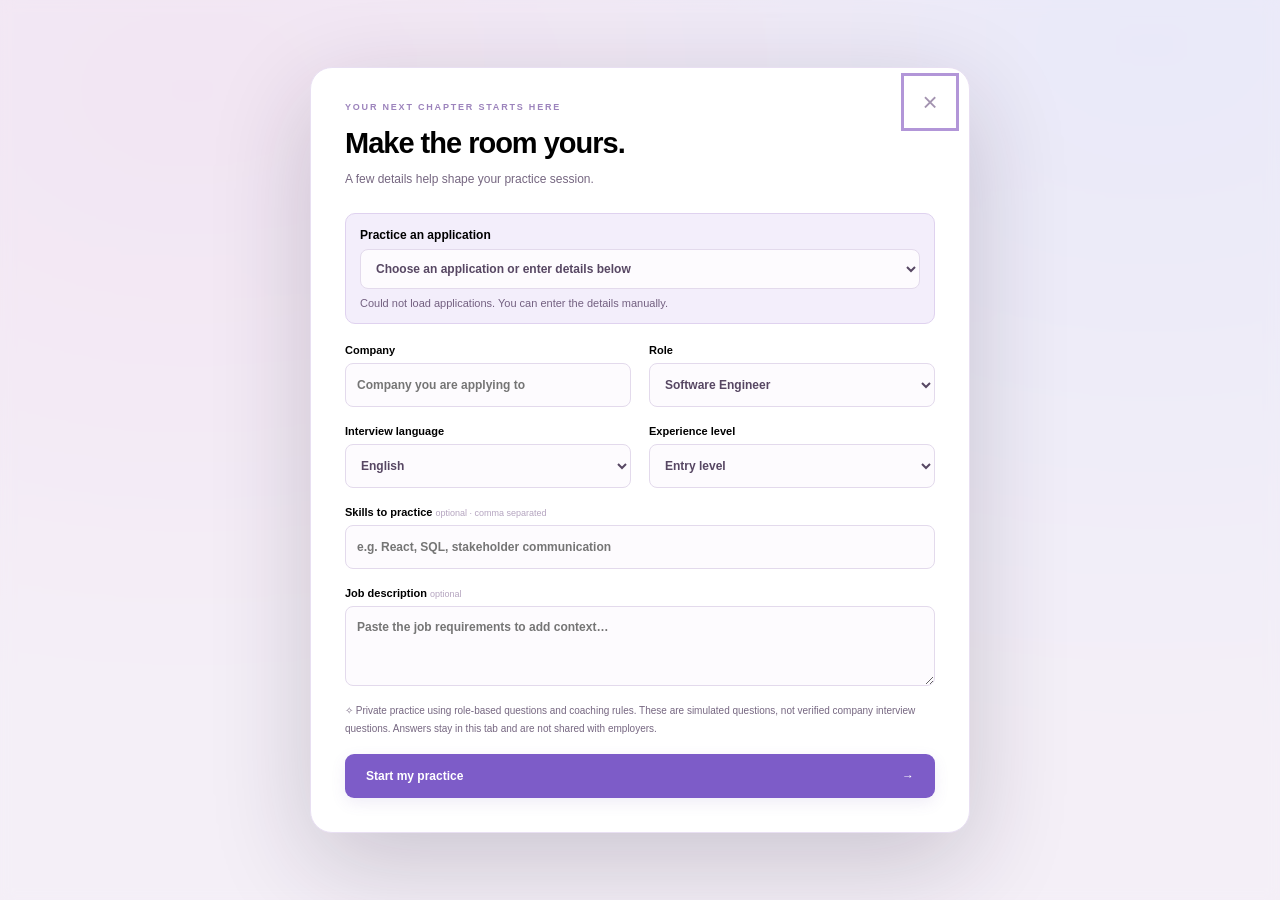
==== src/static/interview-room/index.html @ 6019dece "interview buddy" ====
<!doctype html><html lang="en"><head><meta charset="utf-8"><meta name="viewport" content="width=device-width,initial-scale=1"><title>Interview Studio · CareerLens AI</title><link rel="stylesheet" href="style.css?v=20261023-5"></head><body class="embedded">



<dialog id="setup"><form id="setupForm"><button type="button" class="close" id="closeSetup" aria-label="Close">×</button><div class="eyebrow">YOUR NEXT CHAPTER STARTS HERE</div><h2>Make the room yours.</h2><p class="muted">A few details help shape your practice session.</p><label class="application-picker">Practice an application<select id="application"><option value="">Choose an application or enter details below</option></select><small id="applicationStatus" role="status">Loading your applications…</small></label><div class="form-grid"><label>Company<input id="company" placeholder="Company you are applying to" required maxlength="90"></label><label>Role<select id="role"><option>Software Engineer</option><option>Marketing Executive</option><option>Data Analyst</option><option>Product Manager</option><option>Customer Service Specialist</option><option>Other / Custom role</option></select></label><label id="customWrap" hidden>Your role<input id="customRole" maxlength="90" placeholder="Enter job title"></label><label>Interview language<select id="interviewLanguage"><option value="en">English</option><option value="zh">中文</option></select></label><label>Experience level<select id="level"><option>Entry level</option><option>Mid level</option><option>Senior level</option></select></label><label class="full">Skills to practice <small>optional · comma separated</small><input id="skills" placeholder="e.g. React, SQL, stakeholder communication" maxlength="250"></label><label class="full">Job description <small>optional</small><textarea id="jd" placeholder="Paste the job requirements to add context…" maxlength="6000"></textarea></label></div><p class="notice">✧ Private practice using role-based questions and coaching rules. These are simulated questions, not verified company interview questions. Answers stay in this tab and are not shared with employers.</p><button class="primary wide">Start my practice <span>→</span></button></form></dialog>
<section id="studio" hidden><div class="studio-bar"><button id="exit" class="quiet">← Leave room</button><div><strong>Interview Studio</strong><small id="context"></small></div><span class="session-status"><i class="dot"></i> PRACTICE SESSION</span></div><div class="progress-card"><div><span id="counter"></span><strong id="percent"></strong></div><div class="track"><i id="progress"></i></div><div id="questionList"></div></div><div class="studio-layout"><div><div class="room"><img src="assets/interview.png" alt="Your interview panel"><div class="room-top"><span>YOUR INTERVIEW PANEL</span><button id="speak" class="glass" title="Listen to the interview question">♪ Read question</button></div><div class="question-overlay"><span id="qtype"></span><h2 id="question"></h2></div></div><div class="answer-card" id="answerPanel"><div class="answer-heading"><label for="answer" id="answerLabel">Your answer</label><span id="wordCount">0 words</span></div><textarea id="answer" placeholder="Take a breath. Answer as you would in the interview…" maxlength="6000"></textarea><div class="answer-actions"><button id="mic" class="quiet">♩ Voice input</button><span id="micStatus"></span><button id="submitAnswer" class="primary">Get feedback <span>→</span></button></div></div></div><aside><div class="coach-card" id="feedbackPanel" tabindex="-1"><div class="coach-heading"><span>✦</span><div><strong>Your coaching space</strong><small>Honest answers. Thoughtful growth.</small></div></div><div id="feedback" aria-live="polite"></div></div><p class="privacy">Responses stay in this browser tab. No answers are uploaded. Voice input, if supported, uses your browser’s speech service.</p></aside></div></section>
<dialog id="summary"><button class="close" id="closeSummary" aria-label="Close">×</button><div class="eyebrow">ONE STEP MORE READY</div><h2>You showed up. You grew.</h2><p class="muted" id="summaryContext"></p><div class="metrics"><div><strong id="answeredMetric"></strong><small>Questions practiced</small></div><div><strong id="retriesMetric"></strong><small>Answers refined</small></div></div><div id="summaryList"></div><div class="summary-actions"><button class="secondary" id="download">Download session notes ↓</button><button class="primary" id="restart">Practice again ↗</button></div></dialog><div id="toast" hidden role="status"></div><script src="app.js?v=20261023-5"></script></body></html>
---- src/static/interview-room/style.css ----
500;600;700&family='Segoe UI',sans-serif:wght@400;500;600;700;800&display=swap');
:root{--ink:#28283f;--muted:#91889f;--purple:#7c5bc9;--line:#eae5ef}*{box-sizing:border-box}body{margin:0;background:#faf9fc;color:var(--ink);font:14px 'DM Sans',sans-serif}button,input,textarea,select{font:inherit}button{cursor:pointer;border:0}a{color:inherit;text-decoration:none}button:focus-visible,a:focus-visible{outline:3px solid #b296d8;outline-offset:4px}[hidden]{display:none!important}p,h1,h2,h3{margin:0}p{line-height:1.8}header{height:90px;background:#fff;display:flex;align-items:center;justify-content:space-between;padding:0 4.5%;border-bottom:1px solid var(--line)}.brand{display:flex;align-items:center;gap:12px;font:800 19px 'Segoe UI',sans-serif,sans-serif}.brand i{font-style:normal;color:#956dc7;font-size:32px;background:#eee3fc;border:1px solid #cbb5e9;border-radius:13px;width:43px;height:45px;text-align:center;box-shadow:0 4px 10px #cab8e944}.brand small{display:block;font:500 10px 'DM Sans';color:#a299ad;margin-top:4px;letter-spacing:.7px}nav{display:flex;gap:8px;font-size:12px;font-weight:600;color:#7c778c}nav a{padding:12px 17px}nav .active{background:#f0eaf9;color:#8966bd;border-radius:10px}.account{display:flex;gap:10px;align-items:center;font-size:11px}.account b{display:grid;place-items:center;background:#e5d7f3;color:#9471ad;width:32px;height:32px;border-radius:50%}.quiet{background:transparent;color:#8c7f9b;padding:9px}main{max-width:1320px;margin:auto;padding:0 50px}.breadcrumb{font-size:10px;color:#a69aad;padding:29px 0 36px}.breadcrumb span{margin:0 11px;color:#c4bacc}.hero{display:grid;grid-template-columns:1fr 1fr;gap:55px;align-items:center;min-height:465px}.eyebrow{font-size:9px;letter-spacing:1.8px;color:#9c83bc;font-weight:700}h1{font:800 clamp(36px,4vw,56px)/1.18 'Segoe UI',sans-serif;letter-spacing:-2.3px;margin:24px 0 21px}h1 em{font-style:normal;color:#9a79ca}.hero-copy>p{font-size:14px;color:#93899f;max-width:420px}.hero-actions{display:flex;gap:18px;align-items:center;margin:29px 0}.primary{background:#7d5cc8;color:white;padding:15px 21px;border-radius:9px;font-size:12px;font-weight:600;display:inline-flex;align-items:center;justify-content:space-between;gap:22px;box-shadow:0 5px 15px #6f4db41a;transition:.2s}.primary:hover{background:#6946b5;transform:translateY(-1px)}.hero-actions>span{color:#a397ae;font-size:10px}.secondary{border:1px solid #dfd6e9;background:white;color:#8a719f;padding:12px 18px;border-radius:8px;font-size:11px;font-weight:600}.proof{display:flex;gap:12px;align-items:center;font-size:10px;color:#a799af}.proof>div{display:flex;padding-left:5px}.proof i{display:grid;place-items:center;background:#dfcde4;width:28px;height:28px;border:2px solid white;border-radius:50%;font-style:normal;margin-left:-5px;color:#8e7197}.proof i:nth-child(2){background:#d2e4da}.proof i:nth-child(3){background:#eddbc7}.proof strong{font-weight:500;color:#85778f}.hero-photo{position:relative;height:442px;background:#dbccbb;border-radius:23px;margin-bottom:15px;box-shadow:0 20px 40px #4d315811}.hero-photo>img{height:100%;width:100%;object-fit:cover;border-radius:23px}.hero-photo:after{content:'';position:absolute;inset:0;background:linear-gradient(transparent 40%,#211a298c);border-radius:23px}.photo-tag{position:absolute;z-index:1;left:20px;top:20px;background:#ffffffe3;padding:10px 12px;border-radius:18px;font-size:8px;letter-spacing:1.3px;display:flex;align-items:center;gap:6px}.dot{display:inline-block;width:6px;height:6px;background:#69b18d;border-radius:50%}.photo-caption{position:absolute;z-index:1;bottom:32px;left:28px;right:28px;color:white}.photo-caption>span{font-size:44px;line-height:.7;color:#dec9ef}.photo-caption p{font:600 27px/1.35 'Segoe UI',sans-serif;letter-spacing:-.7px}.photo-caption small{font-size:9px;color:#e9deef;display:block;margin-top:17px}.photo-caption b{float:right;font-size:20px}.floating-note{position:absolute;z-index:2;bottom:-20px;right:20px;display:flex;gap:12px;align-items:center;background:white;border:1px solid var(--line);border-radius:12px;padding:14px 18px;font-size:11px;font-weight:600;box-shadow:0 8px 25px #36203f0d}.floating-note>span{font-size:23px;color:#a389c2;background:#f4effa;padding:7px 11px;border-radius:10px}.floating-note small{display:block;font-size:9px;font-weight:400;color:#ab9bb4;margin-top:5px}.steps{margin-top:72px}.section-heading{display:flex;justify-content:space-between;align-items:end;margin-bottom:24px}.section-heading h2{font:700 25px 'Segoe UI',sans-serif;letter-spacing:-.8px;margin-top:10px}.section-heading>p{font-size:11px;color:#ac9db6}.cards{display:grid;grid-template-columns:repeat(3,1fr);gap:19px}.cards article{background:white;border:1px solid var(--line);border-radius:15px;padding:24px;position:relative}.step-icon{display:grid;place-items:center;width:39px;height:39px;border-radius:10px;background:#f0e9fa;color:#a081c5;font-size:23px}.mint{background:#eaf4ee!important;color:#8aac99!important}.peach{background:#fcf0e6!important;color:#c4a186!important}.cards article>small{position:absolute;right:25px;top:29px;font-size:10px;color:#c2b6cd}.cards h3{font:700 15px 'Segoe UI',sans-serif;letter-spacing:-.3px;margin-top:19px}.cards p{font-size:11px;color:#a092ac;line-height:1.85;margin-top:9px}.cards label{display:inline-block;font-size:8px;background:#f7f3fc;color:#a68ac1;border-radius:5px;padding:5px 8px;margin-top:17px}.banner{background:linear-gradient(110deg,#f0eaf9,#f4eef8 65%,#eff4f0);border:1px solid #e9e0f1;border-radius:14px;margin:30px 0;display:flex;align-items:center;gap:20px;padding:26px}.banner>span{color:#ac90c7;font-size:30px}.banner h3{font:700 15px 'Segoe UI',sans-serif}.banner p{font-size:11px;color:#aa9ab5;margin-top:5px}.banner button{margin-left:auto}footer{font-size:9px;color:#b1a3ba;padding-bottom:25px}footer span{float:right}#buddy{position:fixed;right:23px;bottom:20px;z-index:10;width:120px;height:155px;background:transparent;padding:0;touch-action:none;user-select:none;filter:drop-shadow(0 5px 7px #51315e22)}#buddy>img{height:133px;width:112px;object-fit:contain;pointer-events:none}.buddy-tip{position:absolute;white-space:nowrap;background:white;right:80px;top:4px;font-size:10px;border:1px solid #e5d8ef;border-radius:9px;padding:10px 12px;color:#9b80af;pointer-events:none}.buddy-name{display:block;background:white;border:1px solid #dfcfed;border-radius:20px;padding:7px 8px;font-size:9px;color:#8f6da6}.buddy-name .dot{width:5px;height:5px;margin-right:4px}dialog{border:1px solid #e8dff2;border-radius:22px;padding:34px;width:min(610px,94vw);max-height:92vh;color:var(--ink);box-shadow:0 30px 100px #25173333}dialog::backdrop{background:#26203580;backdrop-filter:blur(6px)}.close{position:absolute;right:17px;top:12px;color:#a393b0;background:transparent;font-size:26px}dialog h2{font:700 29px 'Segoe UI',sans-serif;letter-spacing:-1px;margin-top:15px}.muted{color:#a18ead;font-size:12px;margin:9px 0 22px}.form-grid{display:grid;grid-template-columns:1fr 1fr;gap:18px}.form-grid label{font-size:11px;font-weight:600}.form-grid small{color:#b4a4bf;font-size:9px;font-weight:400}.full{grid-column:1/-1}input,select,textarea{width:100%;display:block;border:1px solid #e3daec;border-radius:8px;background:#fdfbfe;color:#574763;padding:11px;margin-top:7px;outline:none;font-size:12px}input:focus,textarea:focus,select:focus{border-color:#b194d1;box-shadow:0 0 0 3px #b194d118}textarea{resize:vertical;min-height:80px;line-height:1.65}.notice{font-size:10px;line-height:1.8;color:#a38db0;padding:16px 0}.wide{width:100%}.studio-bar{height:82px;background:white;border-bottom:1px solid var(--line);display:flex;align-items:center;justify-content:space-between;padding:0 4%}.studio-bar>div{text-align:center}.studio-bar small{display:block;color:#ab96b8;font-size:11px;margin-top:6px}.session-status{font-size:9px;color:#ad9bbb;letter-spacing:1px}.session-status i{margin-right:6px}.studio-layout{display:grid;grid-template-columns:minmax(0,1fr) 340px;gap:25px;max-width:1460px;margin:28px auto;padding:0 4%}.room{aspect-ratio:1.6;position:relative;border-radius:17px;overflow:hidden;background:#3c353c}.room>img{height:100%;width:100%;object-fit:cover}.room:after{content:'';position:absolute;inset:0;background:linear-gradient(#0002,transparent 25%,#0008)}.room-top{position:absolute;top:18px;left:18px;right:18px;display:flex;justify-content:space-between;align-items:center;z-index:1;color:white;font-size:8px;letter-spacing:1px}.glass{background:#ffffff28;border:1px solid #ffffff66;border-radius:7px;color:white;padding:8px 10px;font-size:10px}.question-overlay{position:absolute;bottom:25px;left:25px;right:25px;z-index:1;background:#221a2ac4;border:1px solid #ffffff55;border-radius:12px;padding:19px 22px;color:white;backdrop-filter:blur(6px)}.question-overlay>span{font-size:9px;letter-spacing:1.5px;color:#dfc2f4;font-weight:700}.question-overlay h2{font:600 clamp(17px,1.7vw,24px)/1.45 'Segoe UI',sans-serif;margin-top:8px}.answer-card,.coach-card,.progress-card{background:white;border:1px solid var(--line);border-radius:14px;padding:20px}.answer-card{margin-top:20px}.answer-heading{display:flex;justify-content:space-between;font-size:12px}.answer-heading>span{font-size:10px;color:#ad98ba}#answer{border:0;box-shadow:none;background:transparent;padding:8px 0;min-height:118px;font-size:13px}.answer-actions{display:flex;gap:8px;align-items:center;border-top:1px solid #f2ecf7;padding-top:12px}.answer-actions .primary{margin-left:auto}.answer-actions .quiet{padding-left:0;font-size:11px}#micStatus{font-size:9px;color:#ac97b8;max-width:170px}.progress-card>div:first-child{display:flex;justify-content:space-between;font-size:9px;letter-spacing:1px;color:#a78cb8}.progress-card strong{color:#a07ac0}.track{background:#f3edf8;height:4px;border-radius:3px;margin:13px 0 17px;overflow:hidden}.track i{display:block;width:0;height:100%;background:#b294d1;transition:.4s}.q-item{display:flex;gap:10px;align-items:center;font-size:11px;color:#b7a4c4;padding:8px 0}.q-item span{display:grid;place-items:center;width:20px;height:20px;border-radius:50%;font-size:9px;background:#f6f1fa}.q-item.current{color:#946ab3;font-weight:600}.q-item.current span{background:#eddeed}.q-item.done{color:#82a991}.coach-card{margin-top:18px}.coach-heading{display:flex;gap:10px;align-items:center;border-bottom:1px solid var(--line);padding-bottom:17px}.coach-heading>span{background:#f2eafa;color:#b18ccc;font-size:21px;padding:8px 12px;border-radius:9px}.coach-heading strong{font-size:12px}.coach-heading small{display:block;font-size:9px;color:#b29ac1;margin-top:5px}.coach-empty{text-align:center;padding:26px 3px 3px}.coach-empty>span{font-size:35px;color:#c2a6db}.coach-empty h3{font-size:13px;margin:15px 0 9px}.coach-empty p{font-size:11px;color:#aa90bc}.tip{padding:13px;margin-top:20px;font-size:10px;line-height:1.8;color:#ad8fc2;background:#f8f4fc;border-radius:8px;text-align:left}.privacy{font-size:9px;color:#b29fbf;line-height:1.7;padding:13px 7px}.badge{display:inline-block;font-size:9px;color:#a17f50;background:#fcf1df;padding:5px 8px;border-radius:5px;margin:18px 0 10px}.badge.positive{color:#719a81;background:#edf6ef}.feedback-block h4{font-size:12px;margin:10px 0 7px}.feedback-block p{font-size:11px;color:#9a80ad;line-height:1.8}.suggestion{background:#f5effa;border-left:3px solid #c4a5dc;padding:12px;margin-top:15px;border-radius:0 7px 7px 0}.suggestion h4{font-size:10px;color:#a17dbb;margin:0 0 8px}.suggestion p{font-size:11px;line-height:1.8;color:#836592;white-space:pre-wrap}.suggestion small{font-size:9px;color:#b59cc5;display:block;margin-top:9px}.feedback-buttons{display:flex;gap:8px;margin-top:15px}.feedback-buttons button{font-size:10px;padding:10px}.feedback-buttons .primary{flex:1}.metrics{display:flex;gap:14px;margin-bottom:22px}.metrics>div{background:#f6f0fa;border-radius:12px;padding:18px;flex:1}.metrics strong{display:block;color:#a47bc2;font:700 28px 'Segoe UI',sans-serif}.metrics small{font-size:10px;color:#af91c0}.summary-item{border-bottom:1px solid var(--line);padding:12px 0}.summary-item strong{font-size:12px}.summary-item p{font-size:11px;color:#a98dbb;white-space:pre-wrap}.summary-actions{display:flex;gap:12px;justify-content:space-between;margin-top:25px}#toast{position:fixed;bottom:25px;left:50%;transform:translateX(-50%);padding:14px 22px;background:#493452;color:white;border-radius:10px;font-size:12px;z-index:99}
@media(min-width:1550px){main{max-width:1410px}.hero{gap:90px;min-height:520px}.hero-photo{height:495px}.hero-copy>p{font-size:16px}.primary{font-size:13px}.steps{margin-top:80px}.cards article{padding:28px}.cards p{font-size:12px}}@media(max-width:1100px){.account>span{display:none}nav{gap:0}nav a{padding:12px;font-size:11px}main{padding:0 35px}.hero{gap:30px}.hero-photo{height:410px}.hero-actions>span{display:none}.studio-layout{grid-template-columns:minmax(0,1fr) 300px;gap:18px}.buddy-tip{display:none}}@media(max-width:760px){header{height:72px;padding:0 20px}.brand{font-size:16px}.brand i{width:36px;height:40px;font-size:27px}nav{display:none}main{padding:0 22px}.breadcrumb{padding:23px 0;font-size:9px}.hero{grid-template-columns:1fr;gap:30px}.hero-copy{padding-top:15px}h1{font-size:45px}.hero-copy>p{max-width:100%;font-size:14px}.hero-photo{height:350px}.hero-actions{margin:24px 0}.proof{display:none}.steps{margin-top:60px}.section-heading{display:block}.section-heading>p{margin-top:10px}.cards{grid-template-columns:1fr}.cards article{padding:22px}.banner{padding:20px;gap:12px;flex-wrap:wrap}.banner h3{font-size:12px}.banner button{margin-left:40px}footer span{float:none;display:block;margin:9px 0}#buddy{width:85px;height:118px;right:10px;bottom:15px}#buddy>img{height:92px;width:80px}.buddy-name{font-size:7px;padding:6px}dialog{padding:26px 22px}.form-grid{gap:14px}.studio-layout{grid-template-columns:1fr;margin-top:18px;padding:0 16px}.studio-bar{height:70px;padding:0 16px}.studio-bar>div{text-align:right}.studio-bar strong{font-size:13px}.studio-bar small{font-size:9px}.session-status{display:none}.room{aspect-ratio:1.1}.room-top{left:12px;right:12px;top:12px}.question-overlay{left:14px;right:14px;bottom:14px;padding:15px}.question-overlay h2{font-size:18px}.progress-card{display:none}.coach-card{margin-top:0}.summary-actions{flex-direction:column}.answer-actions{flex-wrap:wrap}.answer-actions .primary{padding:12px;gap:10px}.floating-note{right:8px;padding:12px}#micStatus{max-width:100px}}

body.embedded{background:radial-gradient(at 15% 10%,#f5e5f3,transparent 55%),radial-gradient(at 90% 5%,#e5edff,transparent 60%),#faf8fc;min-height:100dvh}.embedded .studio-layout{padding:0 25px;margin:22px auto;max-width:1500px}.embedded .studio-bar{padding:0 25px}.embedded #setup{width:min(660px,94vw)}.application-picker{display:block;padding:14px;background:#f3eefb;border:1px solid #dfd2ef;border-radius:10px;margin-bottom:20px;font-weight:600;font-size:12px}.application-picker small{display:block;margin-top:8px;font-weight:400;font-size:11px;color:#736080}.embedded p,.embedded .muted,.embedded .notice,.embedded .feedback-block p{color:#766781}.embedded .suggestion p{color:#695077}.embedded .privacy{color:#786780}.embedded .answer-heading>span,.embedded .q-item,.embedded #micStatus{color:#897595}.embedded .coach-empty p{color:#826b93}.embedded .tip{color:#826295}.primary:disabled{opacity:.55;cursor:default;transform:none}.summary-item summary{font-size:11px;color:#715385;cursor:pointer;padding:8px 0}.embedded .form-grid input,.embedded .form-grid select{min-height:44px}.embedded #answer{min-height:140px}.embedded .close{min-width:44px;min-height:44px}.embedded dialog::backdrop{background:#eee5f277;backdrop-filter:blur(7px)}
@media(max-width:760px){.embedded .studio-layout{padding:0 12px}.embedded .studio-bar{padding:0 12px}.embedded .form-grid{grid-template-columns:1fr}.embedded #setup{max-height:94dvh;padding:26px 20px}.embedded .room{aspect-ratio:1.12}.embedded .answer-actions .primary{min-height:44px}.embedded .coach-card{margin-top:0}.embedded .studio-bar .quiet{font-size:11px}.embedded dialog{margin:auto}.embedded .close{top:5px;right:5px}}
@media(prefers-reduced-motion:reduce){*,*:before,*:after{scroll-behavior:auto!important;transition:none!important;animation:none!important}}

/* Top question progress, with completed questions checked. */
.embedded #studio>.progress-card{display:block;max-width:1450px;margin:16px 25px 0;padding:14px 18px;background:#ffffffd9}
.embedded #questionList{display:grid;grid-template-columns:repeat(6,minmax(0,1fr));gap:10px}
.embedded .q-item{padding:3px 0;gap:7px;min-width:0;align-items:center}
.embedded .q-item span{flex:none;width:25px;height:25px;font-weight:700;font-size:11px}
.embedded .q-item small{font-size:10px;line-height:1.4;overflow-wrap:break-word}
.embedded .q-item.current{color:#6b469a}.embedded .q-item.current span{background:#e7d9f8;box-shadow:0 0 0 2px #bc9cdb}
.embedded .q-item.done{color:#316d55}.embedded .q-item.done span{color:white;background:#418764;box-shadow:none}
.embedded .track{margin:9px 0 12px}

.embedded #answerLabel{font-weight:700}
@media(min-width:1500px){.embedded #studio>.progress-card{margin-left:auto;margin-right:auto}}
@media(max-width:760px){.embedded #studio>.progress-card{display:block;margin:12px 12px 0;padding:12px}.embedded #questionList{gap:8px;grid-template-columns:repeat(6,minmax(0,1fr))}.embedded .q-item{flex-direction:column;gap:6px;text-align:center}.embedded .q-item small{font-size:8px;line-height:1.4}.embedded .q-item span{width:24px;height:24px}}
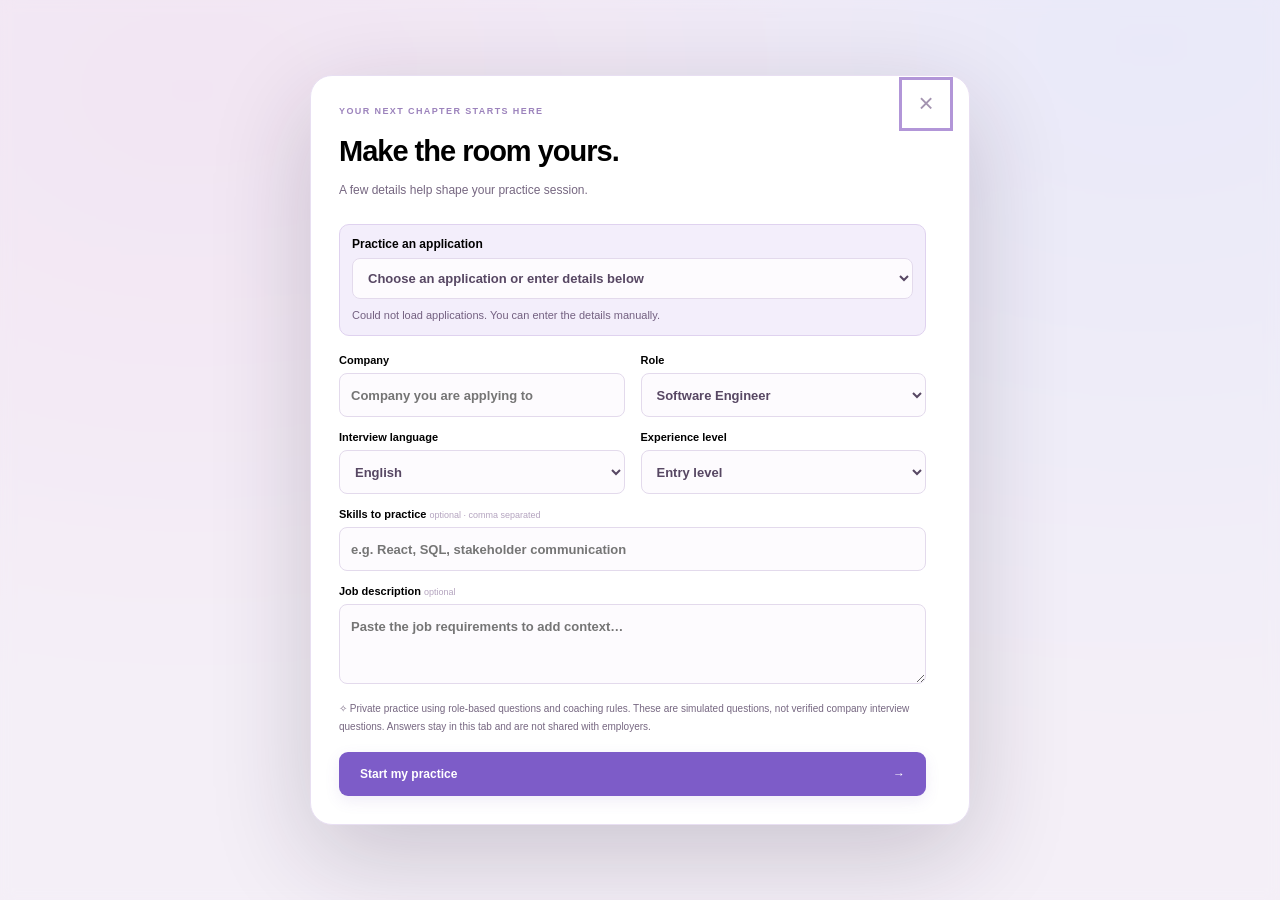
==== commit 7574ec60: "interview buddy: add a new feature to enhance the user experience" ====
--- a/src/static/interview-room/index.html
+++ b/src/static/interview-room/index.html
@@ -1,7 +1,7 @@
-<!doctype html><html lang="en"><head><meta charset="utf-8"><meta name="viewport" content="width=device-width,initial-scale=1"><title>Interview Studio · CareerLens AI</title><link rel="stylesheet" href="style.css?v=20261023-5"></head><body class="embedded">
+<!doctype html><html lang="en"><head><meta charset="utf-8"><meta name="viewport" content="width=device-width,initial-scale=1"><title>Interview Studio · CareerLens AI</title><link rel="stylesheet" href="style.css?v=20261023-12"></head><body class="embedded">
 
 
 
-<dialog id="setup"><form id="setupForm"><button type="button" class="close" id="closeSetup" aria-label="Close">×</button><div class="eyebrow">YOUR NEXT CHAPTER STARTS HERE</div><h2>Make the room yours.</h2><p class="muted">A few details help shape your practice session.</p><label class="application-picker">Practice an application<select id="application"><option value="">Choose an application or enter details below</option></select><small id="applicationStatus" role="status">Loading your applications…</small></label><div class="form-grid"><label>Company<input id="company" placeholder="Company you are applying to" required maxlength="90"></label><label>Role<select id="role"><option>Software Engineer</option><option>Marketing Executive</option><option>Data Analyst</option><option>Product Manager</option><option>Customer Service Specialist</option><option>Other / Custom role</option></select></label><label id="customWrap" hidden>Your role<input id="customRole" maxlength="90" placeholder="Enter job title"></label><label>Interview language<select id="interviewLanguage"><option value="en">English</option><option value="zh">中文</option></select></label><label>Experience level<select id="level"><option>Entry level</option><option>Mid level</option><option>Senior level</option></select></label><label class="full">Skills to practice <small>optional · comma separated</small><input id="skills" placeholder="e.g. React, SQL, stakeholder communication" maxlength="250"></label><label class="full">Job description <small>optional</small><textarea id="jd" placeholder="Paste the job requirements to add context…" maxlength="6000"></textarea></label></div><p class="notice">✧ Private practice using role-based questions and coaching rules. These are simulated questions, not verified company interview questions. Answers stay in this tab and are not shared with employers.</p><button class="primary wide">Start my practice <span>→</span></button></form></dialog>
-<section id="studio" hidden><div class="studio-bar"><button id="exit" class="quiet">← Leave room</button><div><strong>Interview Studio</strong><small id="context"></small></div><span class="session-status"><i class="dot"></i> PRACTICE SESSION</span></div><div class="progress-card"><div><span id="counter"></span><strong id="percent"></strong></div><div class="track"><i id="progress"></i></div><div id="questionList"></div></div><div class="studio-layout"><div><div class="room"><img src="assets/interview.png" alt="Your interview panel"><div class="room-top"><span>YOUR INTERVIEW PANEL</span><button id="speak" class="glass" title="Listen to the interview question">♪ Read question</button></div><div class="question-overlay"><span id="qtype"></span><h2 id="question"></h2></div></div><div class="answer-card" id="answerPanel"><div class="answer-heading"><label for="answer" id="answerLabel">Your answer</label><span id="wordCount">0 words</span></div><textarea id="answer" placeholder="Take a breath. Answer as you would in the interview…" maxlength="6000"></textarea><div class="answer-actions"><button id="mic" class="quiet">♩ Voice input</button><span id="micStatus"></span><button id="submitAnswer" class="primary">Get feedback <span>→</span></button></div></div></div><aside><div class="coach-card" id="feedbackPanel" tabindex="-1"><div class="coach-heading"><span>✦</span><div><strong>Your coaching space</strong><small>Honest answers. Thoughtful growth.</small></div></div><div id="feedback" aria-live="polite"></div></div><p class="privacy">Responses stay in this browser tab. No answers are uploaded. Voice input, if supported, uses your browser’s speech service.</p></aside></div></section>
-<dialog id="summary"><button class="close" id="closeSummary" aria-label="Close">×</button><div class="eyebrow">ONE STEP MORE READY</div><h2>You showed up. You grew.</h2><p class="muted" id="summaryContext"></p><div class="metrics"><div><strong id="answeredMetric"></strong><small>Questions practiced</small></div><div><strong id="retriesMetric"></strong><small>Answers refined</small></div></div><div id="summaryList"></div><div class="summary-actions"><button class="secondary" id="download">Download session notes ↓</button><button class="primary" id="restart">Practice again ↗</button></div></dialog><div id="toast" hidden role="status"></div><script src="app.js?v=20261023-5"></script></body></html>
+<dialog id="setup"><form id="setupForm"><button type="button" class="close" id="closeSetup" aria-label="Close">×</button><div class="eyebrow">YOUR NEXT CHAPTER STARTS HERE</div><h2>Make the room yours.</h2><p class="muted">A few details help shape your practice session.</p><label class="application-picker">Practice an application<select id="application"><option value="">Choose an application or enter details below</option></select><small id="applicationStatus" role="status">Loading your applications…</small></label><div class="form-grid"><label>Company<input id="company" placeholder="Company you are applying to" required maxlength="90"></label><label>Role<select id="role"><option>Software Engineer</option><option>Marketing Executive</option><option>Data Analyst</option><option>Product Manager</option><option>Customer Service Specialist</option><option>Other / Custom role</option></select></label><label id="customWrap" hidden>Your role<input id="customRole" maxlength="90" placeholder="Enter job title"></label><label>Interview language<select id="interviewLanguage"><option value="en">English</option><option value="zh">中文</option></select></label><label>Experience level<select id="level"><option>Entry level</option><option>Mid level</option><option>Senior level</option></select></label><label class="full">Skills to practice <small>optional · comma separated</small><input id="skills" placeholder="e.g. React, SQL, stakeholder communication" maxlength="250"></label><label class="full">Job description <small>optional</small><textarea id="jd" placeholder="Paste the job requirements to add context…" maxlength="6000"></textarea></label></div><p id="sessionResetNote" class="notice" hidden>Starting a new practice session will replace your current answers. Close this screen to keep practicing.</p><p class="notice">✧ Private practice using role-based questions and coaching rules. These are simulated questions, not verified company interview questions. Answers stay in this tab and are not shared with employers.</p><button class="primary wide">Start my practice <span>→</span></button></form></dialog>
+<section id="studio" hidden><div class="studio-bar"><div class="room-navigation"><button id="exit" class="quiet">← Leave room</button><button id="changeSession" class="secondary">↺ Change role / company</button></div><div><strong>Interview Studio</strong><small id="context"></small></div><span class="session-status"><i class="dot"></i> PRACTICE SESSION</span></div><div class="progress-card"><div><span id="counter"></span><strong id="percent"></strong></div><div class="track"><i id="progress"></i></div><div id="questionList"></div></div><div class="studio-layout"><div><div class="room"><img src="assets/interview.png" alt="Your interview panel"><div class="room-top"><span>YOUR INTERVIEW PANEL</span><button id="speak" class="glass" title="Listen to the interview question">♪ Read question</button></div><div class="question-overlay"><span id="qtype"></span><h2 id="question"></h2></div></div><div class="answer-card" id="answerPanel"><div class="answer-heading"><label for="answer" id="answerLabel">Your answer</label><span id="wordCount">0 words</span></div><textarea id="answer" placeholder="Take a breath. Answer as you would in the interview…" maxlength="6000"></textarea><div class="answer-actions"><button id="mic" class="quiet">♩ Voice input</button><span id="micStatus"></span><button id="submitAnswer" class="primary">Get feedback <span>→</span></button></div></div></div><aside><div class="coach-card" id="feedbackPanel" tabindex="-1"><div class="coach-heading"><span>✦</span><div><strong>Your coaching space</strong><small>Honest answers. Thoughtful growth.</small></div></div><div id="feedback" aria-live="polite"></div></div><p class="privacy">Responses stay in this browser tab. No answers are uploaded. Voice input, if supported, uses your browser’s speech service.</p></aside></div></section>
+<dialog id="summary"><button class="close" id="closeSummary" aria-label="Close">×</button><div class="eyebrow">ONE STEP MORE READY</div><h2>You showed up. You grew.</h2><p class="muted" id="summaryContext"></p><div class="metrics"><div><strong id="answeredMetric"></strong><small>Questions practiced</small></div><div><strong id="retriesMetric"></strong><small>Answers refined</small></div></div><div id="summaryList"></div><div class="summary-actions"><button class="secondary" id="download">Download session notes ↓</button><button class="primary" id="restart">Practice again ↗</button></div></dialog><div id="toast" hidden role="status"></div><script src="app.js?v=20261023-11"></script></body></html>
--- a/src/static/interview-room/style.css
+++ b/src/static/interview-room/style.css
@@ -19,3 +19,23 @@
 .embedded #answerLabel{font-weight:700}
 @media(min-width:1500px){.embedded #studio>.progress-card{margin-left:auto;margin-right:auto}}
 @media(max-width:760px){.embedded #studio>.progress-card{display:block;margin:12px 12px 0;padding:12px}.embedded #questionList{gap:8px;grid-template-columns:repeat(6,minmax(0,1fr))}.embedded .q-item{flex-direction:column;gap:6px;text-align:center}.embedded .q-item small{font-size:8px;line-height:1.4}.embedded .q-item span{width:24px;height:24px}}
+
+.embedded .studio-bar>.room-navigation{display:flex;align-items:center;flex-wrap:wrap;gap:8px;text-align:left}.embedded #changeSession{min-height:40px;color:#70508e;border-color:#cfb8e5;white-space:normal}.embedded .studio-bar{gap:12px;height:auto;min-height:82px;padding-top:12px;padding-bottom:12px}.embedded #sessionResetNote{background:#f4effa;border-radius:8px;padding:12px;margin-top:15px}@media(max-width:760px){.embedded .studio-bar{flex-wrap:wrap}.embedded .studio-bar>.room-navigation{width:100%;justify-content:space-between}.embedded .studio-bar>div:nth-child(2){text-align:left}.embedded #changeSession{font-size:10px;padding:9px 12px}}
+
+/* Center coaching vertically beside the interview and answer column. */
+@media(min-width:761px){.embedded .studio-layout>aside{align-self:center;min-width:0}.embedded .studio-layout>aside .coach-card{margin-top:0}}
+
+/* Setup stays bounded by the iframe viewport, including at enlarged browser zoom. */
+html:has(body.embedded),body.embedded{width:100%;min-width:0;max-width:100%;overflow-x:hidden}
+.embedded #setup{box-sizing:border-box;inset:0;width:min(660px,calc(100% - 24px));max-width:calc(100% - 24px);max-height:calc(100dvh - 24px);min-width:0;margin:auto;padding:28px;overflow-x:hidden;overflow-y:auto;overscroll-behavior:contain;scrollbar-gutter:stable}
+.embedded #setupForm,.embedded .form-grid,.embedded .form-grid>label,.embedded .application-picker{min-width:0;max-width:100%}
+.embedded #setup h2{font-size:clamp(23px,4.2vw,29px);line-height:1.3;overflow-wrap:break-word;padding-right:25px}
+.embedded #setup .eyebrow{padding-right:36px;line-height:1.6;letter-spacing:1.4px;font-size:9px}
+.embedded #setup input,.embedded #setup select,.embedded #setup textarea{box-sizing:border-box;min-width:0;max-width:100%;width:100%;font-size:13px}
+.embedded #setup select{text-overflow:ellipsis;white-space:nowrap;overflow:hidden;padding-right:28px}
+.embedded .form-grid{grid-template-columns:repeat(2,minmax(0,1fr));gap:14px 16px}
+.embedded .application-picker{padding:12px;margin-bottom:18px;overflow:hidden}
+.embedded .application-picker small{line-height:1.5;overflow-wrap:anywhere}
+.embedded #setup .close{position:absolute;top:8px;right:8px;min-width:40px;min-height:40px}
+@media(max-width:560px){.embedded #setup{width:calc(100% - 16px);max-width:calc(100% - 16px);max-height:calc(100dvh - 16px);padding:22px 16px;border-radius:16px}.embedded .form-grid{grid-template-columns:minmax(0,1fr);gap:13px}.embedded #setup h2{margin-top:14px}.embedded #setup .muted{margin-bottom:16px}.embedded #setup input,.embedded #setup select,.embedded #setup textarea{font-size:16px}.embedded #setup .notice{padding:12px 0}.embedded #setup .wide{min-height:44px}}
+@media(max-height:600px){.embedded #setup{max-height:calc(100dvh - 16px);padding-top:20px;padding-bottom:20px}}
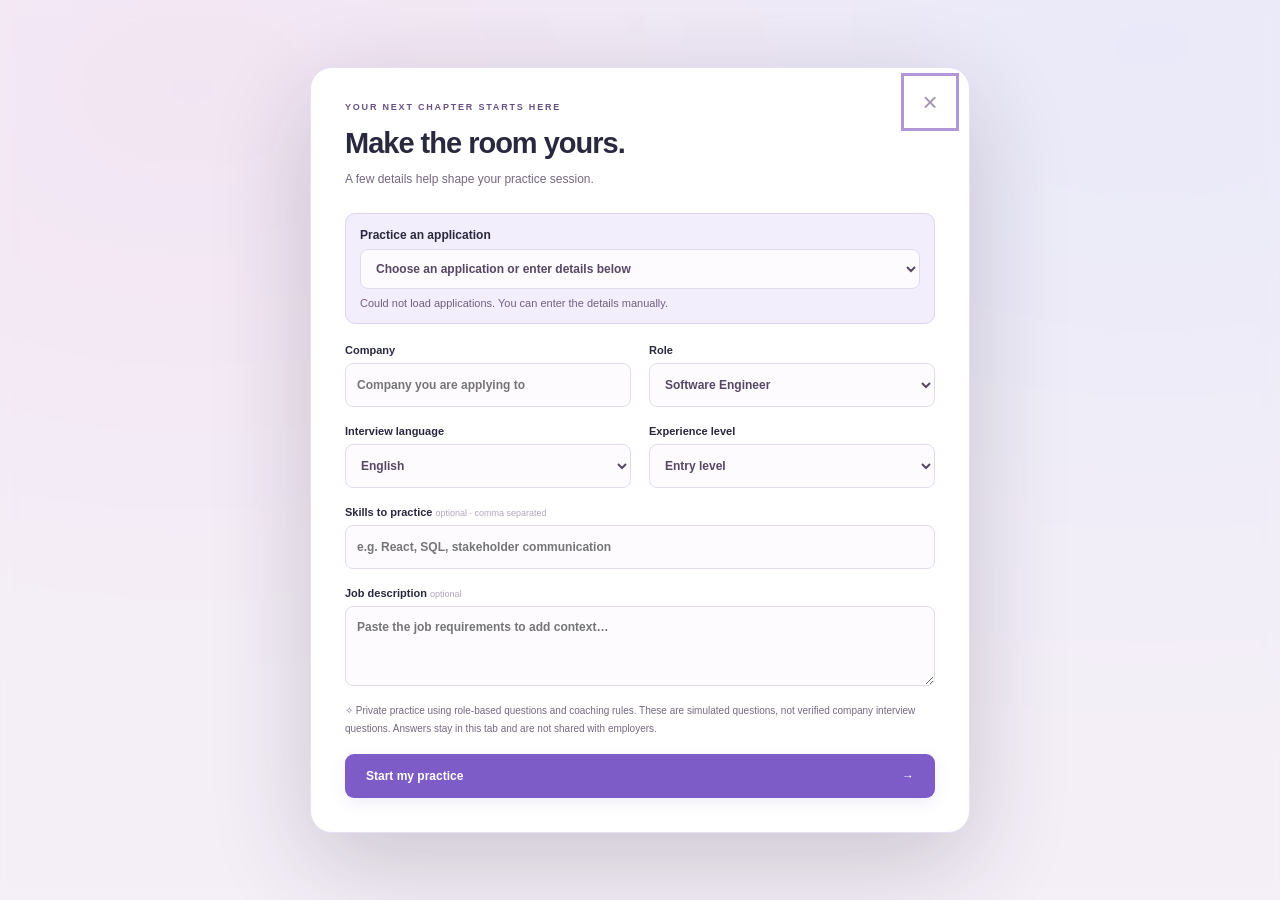
==== commit a9382925: "Unify frosted surfaces, responsive sheets and fluid interaction feedback" ====
--- a/src/static/interview-room/index.html
+++ b/src/static/interview-room/index.html
@@ -1,7 +1,7 @@
-<!doctype html><html lang="en"><head><meta charset="utf-8"><meta name="viewport" content="width=device-width,initial-scale=1"><title>Interview Studio · CareerLens AI</title><link rel="stylesheet" href="style.css?v=20261023-12"></head><body class="embedded">
+<!doctype html><html lang="en"><head><meta charset="utf-8"><meta name="viewport" content="width=device-width,initial-scale=1"><title>Interview Studio · CareerLens AI</title><link rel="stylesheet" href="style.css?v=20261024-fluid-1"></head><body class="embedded">
 
 
 
-<dialog id="setup"><form id="setupForm"><button type="button" class="close" id="closeSetup" aria-label="Close">×</button><div class="eyebrow">YOUR NEXT CHAPTER STARTS HERE</div><h2>Make the room yours.</h2><p class="muted">A few details help shape your practice session.</p><label class="application-picker">Practice an application<select id="application"><option value="">Choose an application or enter details below</option></select><small id="applicationStatus" role="status">Loading your applications…</small></label><div class="form-grid"><label>Company<input id="company" placeholder="Company you are applying to" required maxlength="90"></label><label>Role<select id="role"><option>Software Engineer</option><option>Marketing Executive</option><option>Data Analyst</option><option>Product Manager</option><option>Customer Service Specialist</option><option>Other / Custom role</option></select></label><label id="customWrap" hidden>Your role<input id="customRole" maxlength="90" placeholder="Enter job title"></label><label>Interview language<select id="interviewLanguage"><option value="en">English</option><option value="zh">中文</option></select></label><label>Experience level<select id="level"><option>Entry level</option><option>Mid level</option><option>Senior level</option></select></label><label class="full">Skills to practice <small>optional · comma separated</small><input id="skills" placeholder="e.g. React, SQL, stakeholder communication" maxlength="250"></label><label class="full">Job description <small>optional</small><textarea id="jd" placeholder="Paste the job requirements to add context…" maxlength="6000"></textarea></label></div><p id="sessionResetNote" class="notice" hidden>Starting a new practice session will replace your current answers. Close this screen to keep practicing.</p><p class="notice">✧ Private practice using role-based questions and coaching rules. These are simulated questions, not verified company interview questions. Answers stay in this tab and are not shared with employers.</p><button class="primary wide">Start my practice <span>→</span></button></form></dialog>
-<section id="studio" hidden><div class="studio-bar"><div class="room-navigation"><button id="exit" class="quiet">← Leave room</button><button id="changeSession" class="secondary">↺ Change role / company</button></div><div><strong>Interview Studio</strong><small id="context"></small></div><span class="session-status"><i class="dot"></i> PRACTICE SESSION</span></div><div class="progress-card"><div><span id="counter"></span><strong id="percent"></strong></div><div class="track"><i id="progress"></i></div><div id="questionList"></div></div><div class="studio-layout"><div><div class="room"><img src="assets/interview.png" alt="Your interview panel"><div class="room-top"><span>YOUR INTERVIEW PANEL</span><button id="speak" class="glass" title="Listen to the interview question">♪ Read question</button></div><div class="question-overlay"><span id="qtype"></span><h2 id="question"></h2></div></div><div class="answer-card" id="answerPanel"><div class="answer-heading"><label for="answer" id="answerLabel">Your answer</label><span id="wordCount">0 words</span></div><textarea id="answer" placeholder="Take a breath. Answer as you would in the interview…" maxlength="6000"></textarea><div class="answer-actions"><button id="mic" class="quiet">♩ Voice input</button><span id="micStatus"></span><button id="submitAnswer" class="primary">Get feedback <span>→</span></button></div></div></div><aside><div class="coach-card" id="feedbackPanel" tabindex="-1"><div class="coach-heading"><span>✦</span><div><strong>Your coaching space</strong><small>Honest answers. Thoughtful growth.</small></div></div><div id="feedback" aria-live="polite"></div></div><p class="privacy">Responses stay in this browser tab. No answers are uploaded. Voice input, if supported, uses your browser’s speech service.</p></aside></div></section>
-<dialog id="summary"><button class="close" id="closeSummary" aria-label="Close">×</button><div class="eyebrow">ONE STEP MORE READY</div><h2>You showed up. You grew.</h2><p class="muted" id="summaryContext"></p><div class="metrics"><div><strong id="answeredMetric"></strong><small>Questions practiced</small></div><div><strong id="retriesMetric"></strong><small>Answers refined</small></div></div><div id="summaryList"></div><div class="summary-actions"><button class="secondary" id="download">Download session notes ↓</button><button class="primary" id="restart">Practice again ↗</button></div></dialog><div id="toast" hidden role="status"></div><script src="app.js?v=20261023-11"></script></body></html>
+<dialog id="setup"><form id="setupForm"><button type="button" class="close" id="closeSetup" aria-label="Close">×</button><div class="eyebrow">YOUR NEXT CHAPTER STARTS HERE</div><h2>Make the room yours.</h2><p class="muted">A few details help shape your practice session.</p><label class="application-picker">Practice an application<select id="application"><option value="">Choose an application or enter details below</option></select><small id="applicationStatus" role="status">Loading your applications…</small></label><div class="form-grid"><label>Company<input id="company" placeholder="Company you are applying to" required maxlength="90"></label><label>Role<select id="role"><option>Software Engineer</option><option>Marketing Executive</option><option>Data Analyst</option><option>Product Manager</option><option>Customer Service Specialist</option><option>Other / Custom role</option></select></label><label id="customWrap" hidden>Your role<input id="customRole" maxlength="90" placeholder="Enter job title"></label><label>Interview language<select id="interviewLanguage"><option value="en">English</option><option value="zh">中文</option></select></label><label>Experience level<select id="level"><option>Entry level</option><option>Mid level</option><option>Senior level</option></select></label><label class="full">Skills to practice <small>optional · comma separated</small><input id="skills" placeholder="e.g. React, SQL, stakeholder communication" maxlength="250"></label><label class="full">Job description <small>optional</small><textarea id="jd" placeholder="Paste the job requirements to add context…" maxlength="6000"></textarea></label></div><p class="notice">✧ Private practice using role-based questions and coaching rules. These are simulated questions, not verified company interview questions. Answers stay in this tab and are not shared with employers.</p><button class="primary wide">Start my practice <span>→</span></button></form></dialog>
+<section id="studio" hidden><div class="studio-bar"><button id="exit" class="quiet">← Leave room</button><div><strong>Interview Studio</strong><small id="context"></small></div><span class="session-status"><i class="dot"></i> PRACTICE SESSION</span></div><div class="progress-card"><div><span id="counter"></span><strong id="percent"></strong></div><div class="track"><i id="progress"></i></div><div id="questionList"></div></div><div class="studio-layout"><div><div class="room"><img src="assets/interview.png" alt="Your interview panel"><div class="room-top"><span>YOUR INTERVIEW PANEL</span><button id="speak" class="glass" title="Listen to the interview question">♪ Read question</button></div><div class="question-overlay"><span id="qtype"></span><h2 id="question"></h2></div></div><div class="answer-card" id="answerPanel"><div class="answer-heading"><label for="answer" id="answerLabel">Your answer</label><span id="wordCount">0 words</span></div><textarea id="answer" placeholder="Take a breath. Answer as you would in the interview…" maxlength="6000"></textarea><div class="answer-actions"><button id="mic" class="quiet">♩ Voice input</button><span id="micStatus"></span><button id="submitAnswer" class="primary">Get feedback <span>→</span></button></div></div></div><aside><div class="coach-card" id="feedbackPanel" tabindex="-1"><div class="coach-heading"><span>✦</span><div><strong>Your coaching space</strong><small>Honest answers. Thoughtful growth.</small></div></div><div id="feedback" aria-live="polite"></div></div><p class="privacy">Responses stay in this browser tab. No answers are uploaded. Voice input, if supported, uses your browser’s speech service.</p></aside></div></section>
+<dialog id="summary"><button class="close" id="closeSummary" aria-label="Close">×</button><div class="eyebrow">ONE STEP MORE READY</div><h2>You showed up. You grew.</h2><p class="muted" id="summaryContext"></p><div class="metrics"><div><strong id="answeredMetric"></strong><small>Questions practiced</small></div><div><strong id="retriesMetric"></strong><small>Answers refined</small></div></div><div id="summaryList"></div><div class="summary-actions"><button class="secondary" id="download">Download session notes ↓</button><button class="primary" id="restart">Practice again ↗</button></div></dialog><div id="toast" hidden role="status"></div><script src="app.js?v=20261023-5"></script></body></html>
--- a/src/static/interview-room/style.css
+++ b/src/static/interview-room/style.css
@@ -1,4 +1,3 @@
-500;600;700&family='Segoe UI',sans-serif:wght@400;500;600;700;800&display=swap');
 :root{--ink:#28283f;--muted:#91889f;--purple:#7c5bc9;--line:#eae5ef}*{box-sizing:border-box}body{margin:0;background:#faf9fc;color:var(--ink);font:14px 'DM Sans',sans-serif}button,input,textarea,select{font:inherit}button{cursor:pointer;border:0}a{color:inherit;text-decoration:none}button:focus-visible,a:focus-visible{outline:3px solid #b296d8;outline-offset:4px}[hidden]{display:none!important}p,h1,h2,h3{margin:0}p{line-height:1.8}header{height:90px;background:#fff;display:flex;align-items:center;justify-content:space-between;padding:0 4.5%;border-bottom:1px solid var(--line)}.brand{display:flex;align-items:center;gap:12px;font:800 19px 'Segoe UI',sans-serif,sans-serif}.brand i{font-style:normal;color:#956dc7;font-size:32px;background:#eee3fc;border:1px solid #cbb5e9;border-radius:13px;width:43px;height:45px;text-align:center;box-shadow:0 4px 10px #cab8e944}.brand small{display:block;font:500 10px 'DM Sans';color:#a299ad;margin-top:4px;letter-spacing:.7px}nav{display:flex;gap:8px;font-size:12px;font-weight:600;color:#7c778c}nav a{padding:12px 17px}nav .active{background:#f0eaf9;color:#8966bd;border-radius:10px}.account{display:flex;gap:10px;align-items:center;font-size:11px}.account b{display:grid;place-items:center;background:#e5d7f3;color:#9471ad;width:32px;height:32px;border-radius:50%}.quiet{background:transparent;color:#8c7f9b;padding:9px}main{max-width:1320px;margin:auto;padding:0 50px}.breadcrumb{font-size:10px;color:#a69aad;padding:29px 0 36px}.breadcrumb span{margin:0 11px;color:#c4bacc}.hero{display:grid;grid-template-columns:1fr 1fr;gap:55px;align-items:center;min-height:465px}.eyebrow{font-size:9px;letter-spacing:1.8px;color:#9c83bc;font-weight:700}h1{font:800 clamp(36px,4vw,56px)/1.18 'Segoe UI',sans-serif;letter-spacing:-2.3px;margin:24px 0 21px}h1 em{font-style:normal;color:#9a79ca}.hero-copy>p{font-size:14px;color:#93899f;max-width:420px}.hero-actions{display:flex;gap:18px;align-items:center;margin:29px 0}.primary{background:#7d5cc8;color:white;padding:15px 21px;border-radius:9px;font-size:12px;font-weight:600;display:inline-flex;align-items:center;justify-content:space-between;gap:22px;box-shadow:0 5px 15px #6f4db41a;transition:.2s}.primary:hover{background:#6946b5;transform:translateY(-1px)}.hero-actions>span{color:#a397ae;font-size:10px}.secondary{border:1px solid #dfd6e9;background:white;color:#8a719f;padding:12px 18px;border-radius:8px;font-size:11px;font-weight:600}.proof{display:flex;gap:12px;align-items:center;font-size:10px;color:#a799af}.proof>div{display:flex;padding-left:5px}.proof i{display:grid;place-items:center;background:#dfcde4;width:28px;height:28px;border:2px solid white;border-radius:50%;font-style:normal;margin-left:-5px;color:#8e7197}.proof i:nth-child(2){background:#d2e4da}.proof i:nth-child(3){background:#eddbc7}.proof strong{font-weight:500;color:#85778f}.hero-photo{position:relative;height:442px;background:#dbccbb;border-radius:23px;margin-bottom:15px;box-shadow:0 20px 40px #4d315811}.hero-photo>img{height:100%;width:100%;object-fit:cover;border-radius:23px}.hero-photo:after{content:'';position:absolute;inset:0;background:linear-gradient(transparent 40%,#211a298c);border-radius:23px}.photo-tag{position:absolute;z-index:1;left:20px;top:20px;background:#ffffffe3;padding:10px 12px;border-radius:18px;font-size:8px;letter-spacing:1.3px;display:flex;align-items:center;gap:6px}.dot{display:inline-block;width:6px;height:6px;background:#69b18d;border-radius:50%}.photo-caption{position:absolute;z-index:1;bottom:32px;left:28px;right:28px;color:white}.photo-caption>span{font-size:44px;line-height:.7;color:#dec9ef}.photo-caption p{font:600 27px/1.35 'Segoe UI',sans-serif;letter-spacing:-.7px}.photo-caption small{font-size:9px;color:#e9deef;display:block;margin-top:17px}.photo-caption b{float:right;font-size:20px}.floating-note{position:absolute;z-index:2;bottom:-20px;right:20px;display:flex;gap:12px;align-items:center;background:white;border:1px solid var(--line);border-radius:12px;padding:14px 18px;font-size:11px;font-weight:600;box-shadow:0 8px 25px #36203f0d}.floating-note>span{font-size:23px;color:#a389c2;background:#f4effa;padding:7px 11px;border-radius:10px}.floating-note small{display:block;font-size:9px;font-weight:400;color:#ab9bb4;margin-top:5px}.steps{margin-top:72px}.section-heading{display:flex;justify-content:space-between;align-items:end;margin-bottom:24px}.section-heading h2{font:700 25px 'Segoe UI',sans-serif;letter-spacing:-.8px;margin-top:10px}.section-heading>p{font-size:11px;color:#ac9db6}.cards{display:grid;grid-template-columns:repeat(3,1fr);gap:19px}.cards article{background:white;border:1px solid var(--line);border-radius:15px;padding:24px;position:relative}.step-icon{display:grid;place-items:center;width:39px;height:39px;border-radius:10px;background:#f0e9fa;color:#a081c5;font-size:23px}.mint{background:#eaf4ee!important;color:#8aac99!important}.peach{background:#fcf0e6!important;color:#c4a186!important}.cards article>small{position:absolute;right:25px;top:29px;font-size:10px;color:#c2b6cd}.cards h3{font:700 15px 'Segoe UI',sans-serif;letter-spacing:-.3px;margin-top:19px}.cards p{font-size:11px;color:#a092ac;line-height:1.85;margin-top:9px}.cards label{display:inline-block;font-size:8px;background:#f7f3fc;color:#a68ac1;border-radius:5px;padding:5px 8px;margin-top:17px}.banner{background:linear-gradient(110deg,#f0eaf9,#f4eef8 65%,#eff4f0);border:1px solid #e9e0f1;border-radius:14px;margin:30px 0;display:flex;align-items:center;gap:20px;padding:26px}.banner>span{color:#ac90c7;font-size:30px}.banner h3{font:700 15px 'Segoe UI',sans-serif}.banner p{font-size:11px;color:#aa9ab5;margin-top:5px}.banner button{margin-left:auto}footer{font-size:9px;color:#b1a3ba;padding-bottom:25px}footer span{float:right}#buddy{position:fixed;right:23px;bottom:20px;z-index:10;width:120px;height:155px;background:transparent;padding:0;touch-action:none;user-select:none;filter:drop-shadow(0 5px 7px #51315e22)}#buddy>img{height:133px;width:112px;object-fit:contain;pointer-events:none}.buddy-tip{position:absolute;white-space:nowrap;background:white;right:80px;top:4px;font-size:10px;border:1px solid #e5d8ef;border-radius:9px;padding:10px 12px;color:#9b80af;pointer-events:none}.buddy-name{display:block;background:white;border:1px solid #dfcfed;border-radius:20px;padding:7px 8px;font-size:9px;color:#8f6da6}.buddy-name .dot{width:5px;height:5px;margin-right:4px}dialog{border:1px solid #e8dff2;border-radius:22px;padding:34px;width:min(610px,94vw);max-height:92vh;color:var(--ink);box-shadow:0 30px 100px #25173333}dialog::backdrop{background:#26203580;backdrop-filter:blur(6px)}.close{position:absolute;right:17px;top:12px;color:#a393b0;background:transparent;font-size:26px}dialog h2{font:700 29px 'Segoe UI',sans-serif;letter-spacing:-1px;margin-top:15px}.muted{color:#a18ead;font-size:12px;margin:9px 0 22px}.form-grid{display:grid;grid-template-columns:1fr 1fr;gap:18px}.form-grid label{font-size:11px;font-weight:600}.form-grid small{color:#b4a4bf;font-size:9px;font-weight:400}.full{grid-column:1/-1}input,select,textarea{width:100%;display:block;border:1px solid #e3daec;border-radius:8px;background:#fdfbfe;color:#574763;padding:11px;margin-top:7px;outline:none;font-size:12px}input:focus,textarea:focus,select:focus{border-color:#b194d1;box-shadow:0 0 0 3px #b194d118}textarea{resize:vertical;min-height:80px;line-height:1.65}.notice{font-size:10px;line-height:1.8;color:#a38db0;padding:16px 0}.wide{width:100%}.studio-bar{height:82px;background:white;border-bottom:1px solid var(--line);display:flex;align-items:center;justify-content:space-between;padding:0 4%}.studio-bar>div{text-align:center}.studio-bar small{display:block;color:#ab96b8;font-size:11px;margin-top:6px}.session-status{font-size:9px;color:#ad9bbb;letter-spacing:1px}.session-status i{margin-right:6px}.studio-layout{display:grid;grid-template-columns:minmax(0,1fr) 340px;gap:25px;max-width:1460px;margin:28px auto;padding:0 4%}.room{aspect-ratio:1.6;position:relative;border-radius:17px;overflow:hidden;background:#3c353c}.room>img{height:100%;width:100%;object-fit:cover}.room:after{content:'';position:absolute;inset:0;background:linear-gradient(#0002,transparent 25%,#0008)}.room-top{position:absolute;top:18px;left:18px;right:18px;display:flex;justify-content:space-between;align-items:center;z-index:1;color:white;font-size:8px;letter-spacing:1px}.glass{background:#ffffff28;border:1px solid #ffffff66;border-radius:7px;color:white;padding:8px 10px;font-size:10px}.question-overlay{position:absolute;bottom:25px;left:25px;right:25px;z-index:1;background:#221a2ac4;border:1px solid #ffffff55;border-radius:12px;padding:19px 22px;color:white;backdrop-filter:blur(6px)}.question-overlay>span{font-size:9px;letter-spacing:1.5px;color:#dfc2f4;font-weight:700}.question-overlay h2{font:600 clamp(17px,1.7vw,24px)/1.45 'Segoe UI',sans-serif;margin-top:8px}.answer-card,.coach-card,.progress-card{background:white;border:1px solid var(--line);border-radius:14px;padding:20px}.answer-card{margin-top:20px}.answer-heading{display:flex;justify-content:space-between;font-size:12px}.answer-heading>span{font-size:10px;color:#ad98ba}#answer{border:0;box-shadow:none;background:transparent;padding:8px 0;min-height:118px;font-size:13px}.answer-actions{display:flex;gap:8px;align-items:center;border-top:1px solid #f2ecf7;padding-top:12px}.answer-actions .primary{margin-left:auto}.answer-actions .quiet{padding-left:0;font-size:11px}#micStatus{font-size:9px;color:#ac97b8;max-width:170px}.progress-card>div:first-child{display:flex;justify-content:space-between;font-size:9px;letter-spacing:1px;color:#a78cb8}.progress-card strong{color:#a07ac0}.track{background:#f3edf8;height:4px;border-radius:3px;margin:13px 0 17px;overflow:hidden}.track i{display:block;width:0;height:100%;background:#b294d1;transition:.4s}.q-item{display:flex;gap:10px;align-items:center;font-size:11px;color:#b7a4c4;padding:8px 0}.q-item span{display:grid;place-items:center;width:20px;height:20px;border-radius:50%;font-size:9px;background:#f6f1fa}.q-item.current{color:#946ab3;font-weight:600}.q-item.current span{background:#eddeed}.q-item.done{color:#82a991}.coach-card{margin-top:18px}.coach-heading{display:flex;gap:10px;align-items:center;border-bottom:1px solid var(--line);padding-bottom:17px}.coach-heading>span{background:#f2eafa;color:#b18ccc;font-size:21px;padding:8px 12px;border-radius:9px}.coach-heading strong{font-size:12px}.coach-heading small{display:block;font-size:9px;color:#b29ac1;margin-top:5px}.coach-empty{text-align:center;padding:26px 3px 3px}.coach-empty>span{font-size:35px;color:#c2a6db}.coach-empty h3{font-size:13px;margin:15px 0 9px}.coach-empty p{font-size:11px;color:#aa90bc}.tip{padding:13px;margin-top:20px;font-size:10px;line-height:1.8;color:#ad8fc2;background:#f8f4fc;border-radius:8px;text-align:left}.privacy{font-size:9px;color:#b29fbf;line-height:1.7;padding:13px 7px}.badge{display:inline-block;font-size:9px;color:#a17f50;background:#fcf1df;padding:5px 8px;border-radius:5px;margin:18px 0 10px}.badge.positive{color:#719a81;background:#edf6ef}.feedback-block h4{font-size:12px;margin:10px 0 7px}.feedback-block p{font-size:11px;color:#9a80ad;line-height:1.8}.suggestion{background:#f5effa;border-left:3px solid #c4a5dc;padding:12px;margin-top:15px;border-radius:0 7px 7px 0}.suggestion h4{font-size:10px;color:#a17dbb;margin:0 0 8px}.suggestion p{font-size:11px;line-height:1.8;color:#836592;white-space:pre-wrap}.suggestion small{font-size:9px;color:#b59cc5;display:block;margin-top:9px}.feedback-buttons{display:flex;gap:8px;margin-top:15px}.feedback-buttons button{font-size:10px;padding:10px}.feedback-buttons .primary{flex:1}.metrics{display:flex;gap:14px;margin-bottom:22px}.metrics>div{background:#f6f0fa;border-radius:12px;padding:18px;flex:1}.metrics strong{display:block;color:#a47bc2;font:700 28px 'Segoe UI',sans-serif}.metrics small{font-size:10px;color:#af91c0}.summary-item{border-bottom:1px solid var(--line);padding:12px 0}.summary-item strong{font-size:12px}.summary-item p{font-size:11px;color:#a98dbb;white-space:pre-wrap}.summary-actions{display:flex;gap:12px;justify-content:space-between;margin-top:25px}#toast{position:fixed;bottom:25px;left:50%;transform:translateX(-50%);padding:14px 22px;background:#493452;color:white;border-radius:10px;font-size:12px;z-index:99}
 @media(min-width:1550px){main{max-width:1410px}.hero{gap:90px;min-height:520px}.hero-photo{height:495px}.hero-copy>p{font-size:16px}.primary{font-size:13px}.steps{margin-top:80px}.cards article{padding:28px}.cards p{font-size:12px}}@media(max-width:1100px){.account>span{display:none}nav{gap:0}nav a{padding:12px;font-size:11px}main{padding:0 35px}.hero{gap:30px}.hero-photo{height:410px}.hero-actions>span{display:none}.studio-layout{grid-template-columns:minmax(0,1fr) 300px;gap:18px}.buddy-tip{display:none}}@media(max-width:760px){header{height:72px;padding:0 20px}.brand{font-size:16px}.brand i{width:36px;height:40px;font-size:27px}nav{display:none}main{padding:0 22px}.breadcrumb{padding:23px 0;font-size:9px}.hero{grid-template-columns:1fr;gap:30px}.hero-copy{padding-top:15px}h1{font-size:45px}.hero-copy>p{max-width:100%;font-size:14px}.hero-photo{height:350px}.hero-actions{margin:24px 0}.proof{display:none}.steps{margin-top:60px}.section-heading{display:block}.section-heading>p{margin-top:10px}.cards{grid-template-columns:1fr}.cards article{padding:22px}.banner{padding:20px;gap:12px;flex-wrap:wrap}.banner h3{font-size:12px}.banner button{margin-left:40px}footer span{float:none;display:block;margin:9px 0}#buddy{width:85px;height:118px;right:10px;bottom:15px}#buddy>img{height:92px;width:80px}.buddy-name{font-size:7px;padding:6px}dialog{padding:26px 22px}.form-grid{gap:14px}.studio-layout{grid-template-columns:1fr;margin-top:18px;padding:0 16px}.studio-bar{height:70px;padding:0 16px}.studio-bar>div{text-align:right}.studio-bar strong{font-size:13px}.studio-bar small{font-size:9px}.session-status{display:none}.room{aspect-ratio:1.1}.room-top{left:12px;right:12px;top:12px}.question-overlay{left:14px;right:14px;bottom:14px;padding:15px}.question-overlay h2{font-size:18px}.progress-card{display:none}.coach-card{margin-top:0}.summary-actions{flex-direction:column}.answer-actions{flex-wrap:wrap}.answer-actions .primary{padding:12px;gap:10px}.floating-note{right:8px;padding:12px}#micStatus{max-width:100px}}
 
@@ -20,22 +19,10 @@
 @media(min-width:1500px){.embedded #studio>.progress-card{margin-left:auto;margin-right:auto}}
 @media(max-width:760px){.embedded #studio>.progress-card{display:block;margin:12px 12px 0;padding:12px}.embedded #questionList{gap:8px;grid-template-columns:repeat(6,minmax(0,1fr))}.embedded .q-item{flex-direction:column;gap:6px;text-align:center}.embedded .q-item small{font-size:8px;line-height:1.4}.embedded .q-item span{width:24px;height:24px}}
 
-.embedded .studio-bar>.room-navigation{display:flex;align-items:center;flex-wrap:wrap;gap:8px;text-align:left}.embedded #changeSession{min-height:40px;color:#70508e;border-color:#cfb8e5;white-space:normal}.embedded .studio-bar{gap:12px;height:auto;min-height:82px;padding-top:12px;padding-bottom:12px}.embedded #sessionResetNote{background:#f4effa;border-radius:8px;padding:12px;margin-top:15px}@media(max-width:760px){.embedded .studio-bar{flex-wrap:wrap}.embedded .studio-bar>.room-navigation{width:100%;justify-content:space-between}.embedded .studio-bar>div:nth-child(2){text-align:left}.embedded #changeSession{font-size:10px;padding:9px 12px}}
-
-/* Center coaching vertically beside the interview and answer column. */
-@media(min-width:761px){.embedded .studio-layout>aside{align-self:center;min-width:0}.embedded .studio-layout>aside .coach-card{margin-top:0}}
-
-/* Setup stays bounded by the iframe viewport, including at enlarged browser zoom. */
-html:has(body.embedded),body.embedded{width:100%;min-width:0;max-width:100%;overflow-x:hidden}
-.embedded #setup{box-sizing:border-box;inset:0;width:min(660px,calc(100% - 24px));max-width:calc(100% - 24px);max-height:calc(100dvh - 24px);min-width:0;margin:auto;padding:28px;overflow-x:hidden;overflow-y:auto;overscroll-behavior:contain;scrollbar-gutter:stable}
-.embedded #setupForm,.embedded .form-grid,.embedded .form-grid>label,.embedded .application-picker{min-width:0;max-width:100%}
-.embedded #setup h2{font-size:clamp(23px,4.2vw,29px);line-height:1.3;overflow-wrap:break-word;padding-right:25px}
-.embedded #setup .eyebrow{padding-right:36px;line-height:1.6;letter-spacing:1.4px;font-size:9px}
-.embedded #setup input,.embedded #setup select,.embedded #setup textarea{box-sizing:border-box;min-width:0;max-width:100%;width:100%;font-size:13px}
-.embedded #setup select{text-overflow:ellipsis;white-space:nowrap;overflow:hidden;padding-right:28px}
-.embedded .form-grid{grid-template-columns:repeat(2,minmax(0,1fr));gap:14px 16px}
-.embedded .application-picker{padding:12px;margin-bottom:18px;overflow:hidden}
-.embedded .application-picker small{line-height:1.5;overflow-wrap:anywhere}
-.embedded #setup .close{position:absolute;top:8px;right:8px;min-width:40px;min-height:40px}
-@media(max-width:560px){.embedded #setup{width:calc(100% - 16px);max-width:calc(100% - 16px);max-height:calc(100dvh - 16px);padding:22px 16px;border-radius:16px}.embedded .form-grid{grid-template-columns:minmax(0,1fr);gap:13px}.embedded #setup h2{margin-top:14px}.embedded #setup .muted{margin-bottom:16px}.embedded #setup input,.embedded #setup select,.embedded #setup textarea{font-size:16px}.embedded #setup .notice{padding:12px 0}.embedded #setup .wide{min-height:44px}}
-@media(max-height:600px){.embedded #setup{max-height:calc(100dvh - 16px);padding-top:20px;padding-bottom:20px}}
+/* Calm coaching surfaces; progress remains the actual completed-question count. */
+body{--muted:#645c74;background:radial-gradient(ellipse at 12% 5%,#eae3fa 0,transparent 50%),radial-gradient(ellipse at 90% 60%,#e1f3f2 0,transparent 55%),#f8f7fc;font-family:'Plus Jakarta Sans',-apple-system,BlinkMacSystemFont,'Segoe UI',sans-serif}
+.setup-card,.answer-card,.coach-card,.feature-card{background:#ffffffc4;border:1px solid #ffffffdb;box-shadow:0 8px 32px #1f26870a,inset 0 1px 0 #ffffffd9;backdrop-filter:blur(24px) saturate(160%);border-radius:24px}
+.hero-copy>p,.privacy,.muted,.brand small{color:#655c75}.eyebrow{color:#695281}.hero h1{letter-spacing:-.035em}button{min-height:44px;min-width:44px;transition:transform .18s cubic-bezier(.16,1,.3,1),box-shadow .4s cubic-bezier(.16,1,.3,1)}button:active{transform:scale(.97)}.primary:hover{box-shadow:0 12px 28px #6b4ab52b}.coach-card{padding:26px}.coach-heading{gap:14px}#progress{transition:width .5s cubic-bezier(.16,1,.3,1)}#feedback>div{animation:coach-reveal .35s cubic-bezier(.16,1,.3,1)}@keyframes coach-reveal{from{opacity:0;transform:translateY(10px)}to{opacity:1;transform:none}}
+@media(max-width:760px){input,select,textarea{font-size:16px!important}.coach-card{padding:20px}.answer-actions{flex-wrap:wrap;gap:10px}.answer-actions .primary{width:100%}}
+@media(prefers-reduced-motion:reduce){#feedback>div{animation:none}button,#progress{transition:none}}
+.question-overlay{background:rgba(255,255,255,.92);color:#28283f;border:1px solid #ffffffc9;box-shadow:0 8px 32px #1f268710;backdrop-filter:blur(24px) saturate(160%)}.question-overlay h2{color:#28283f}.question-overlay>span{color:#695281}.coach-heading small,.coach-card .empty p,.studio-title small{color:#655c75}.privacy{font-size:12px}.room-top button{background:#ffffffeb;color:#403251;border:1px solid #fff}
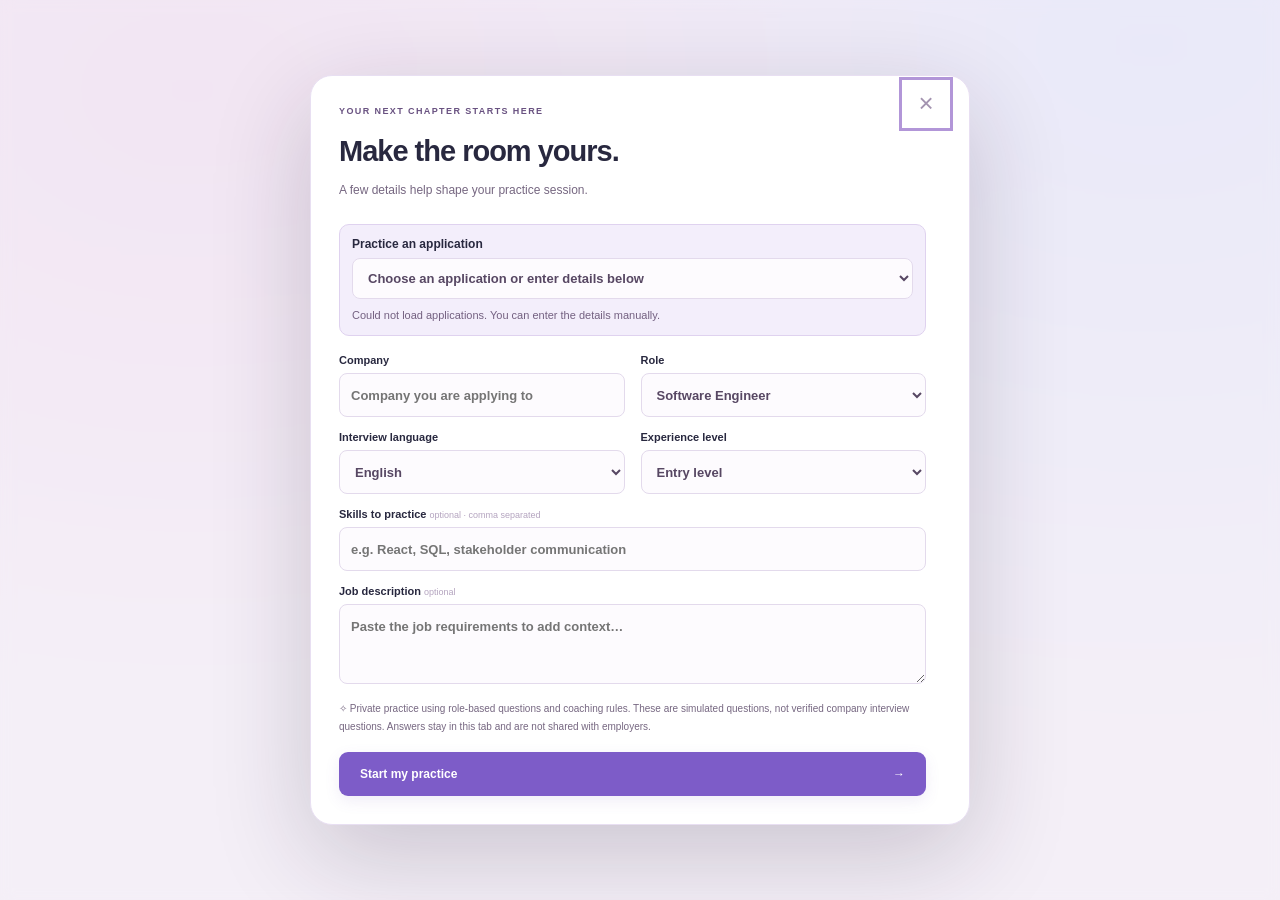
==== commit 207789e6: "Merge branch 'jie-ying' into main: unify fluid interaction feedback, restore company portal dark nav" ====
--- a/src/static/interview-room/index.html
+++ b/src/static/interview-room/index.html
@@ -1,7 +1,5 @@
-<!doctype html><html lang="en"><head><meta charset="utf-8"><meta name="viewport" content="width=device-width,initial-scale=1"><title>Interview Studio · CareerLens AI</title><link rel="stylesheet" href="style.css?v=20261024-fluid-1"></head><body class="embedded">
+<!doctype html><html lang="en"><head><meta charset="utf-8"><meta name="viewport" content="width=device-width,initial-scale=1"><title>Interview Studio · CareerLens AI</title><link rel="stylesheet" href="style.css?v=20261024-fluid-2"></head><body class="embedded">
 
-
-
-<dialog id="setup"><form id="setupForm"><button type="button" class="close" id="closeSetup" aria-label="Close">×</button><div class="eyebrow">YOUR NEXT CHAPTER STARTS HERE</div><h2>Make the room yours.</h2><p class="muted">A few details help shape your practice session.</p><label class="application-picker">Practice an application<select id="application"><option value="">Choose an application or enter details below</option></select><small id="applicationStatus" role="status">Loading your applications…</small></label><div class="form-grid"><label>Company<input id="company" placeholder="Company you are applying to" required maxlength="90"></label><label>Role<select id="role"><option>Software Engineer</option><option>Marketing Executive</option><option>Data Analyst</option><option>Product Manager</option><option>Customer Service Specialist</option><option>Other / Custom role</option></select></label><label id="customWrap" hidden>Your role<input id="customRole" maxlength="90" placeholder="Enter job title"></label><label>Interview language<select id="interviewLanguage"><option value="en">English</option><option value="zh">中文</option></select></label><label>Experience level<select id="level"><option>Entry level</option><option>Mid level</option><option>Senior level</option></select></label><label class="full">Skills to practice <small>optional · comma separated</small><input id="skills" placeholder="e.g. React, SQL, stakeholder communication" maxlength="250"></label><label class="full">Job description <small>optional</small><textarea id="jd" placeholder="Paste the job requirements to add context…" maxlength="6000"></textarea></label></div><p class="notice">✧ Private practice using role-based questions and coaching rules. These are simulated questions, not verified company interview questions. Answers stay in this tab and are not shared with employers.</p><button class="primary wide">Start my practice <span>→</span></button></form></dialog>
-<section id="studio" hidden><div class="studio-bar"><button id="exit" class="quiet">← Leave room</button><div><strong>Interview Studio</strong><small id="context"></small></div><span class="session-status"><i class="dot"></i> PRACTICE SESSION</span></div><div class="progress-card"><div><span id="counter"></span><strong id="percent"></strong></div><div class="track"><i id="progress"></i></div><div id="questionList"></div></div><div class="studio-layout"><div><div class="room"><img src="assets/interview.png" alt="Your interview panel"><div class="room-top"><span>YOUR INTERVIEW PANEL</span><button id="speak" class="glass" title="Listen to the interview question">♪ Read question</button></div><div class="question-overlay"><span id="qtype"></span><h2 id="question"></h2></div></div><div class="answer-card" id="answerPanel"><div class="answer-heading"><label for="answer" id="answerLabel">Your answer</label><span id="wordCount">0 words</span></div><textarea id="answer" placeholder="Take a breath. Answer as you would in the interview…" maxlength="6000"></textarea><div class="answer-actions"><button id="mic" class="quiet">♩ Voice input</button><span id="micStatus"></span><button id="submitAnswer" class="primary">Get feedback <span>→</span></button></div></div></div><aside><div class="coach-card" id="feedbackPanel" tabindex="-1"><div class="coach-heading"><span>✦</span><div><strong>Your coaching space</strong><small>Honest answers. Thoughtful growth.</small></div></div><div id="feedback" aria-live="polite"></div></div><p class="privacy">Responses stay in this browser tab. No answers are uploaded. Voice input, if supported, uses your browser’s speech service.</p></aside></div></section>
-<dialog id="summary"><button class="close" id="closeSummary" aria-label="Close">×</button><div class="eyebrow">ONE STEP MORE READY</div><h2>You showed up. You grew.</h2><p class="muted" id="summaryContext"></p><div class="metrics"><div><strong id="answeredMetric"></strong><small>Questions practiced</small></div><div><strong id="retriesMetric"></strong><small>Answers refined</small></div></div><div id="summaryList"></div><div class="summary-actions"><button class="secondary" id="download">Download session notes ↓</button><button class="primary" id="restart">Practice again ↗</button></div></dialog><div id="toast" hidden role="status"></div><script src="app.js?v=20261023-5"></script></body></html>
+<dialog id="setup"><form id="setupForm"><button type="button" class="close" id="closeSetup" aria-label="Close">×</button><div class="eyebrow">YOUR NEXT CHAPTER STARTS HERE</div><h2>Make the room yours.</h2><p class="muted">A few details help shape your practice session.</p><label class="application-picker">Practice an application<select id="application"><option value="">Choose an application or enter details below</option></select><small id="applicationStatus" role="status">Loading your applications…</small></label><div class="form-grid"><label>Company<input id="company" placeholder="Company you are applying to" required maxlength="90"></label><label>Role<select id="role"><option>Software Engineer</option><option>Marketing Executive</option><option>Data Analyst</option><option>Product Manager</option><option>Customer Service Specialist</option><option>Other / Custom role</option></select></label><label id="customWrap" hidden>Your role<input id="customRole" maxlength="90" placeholder="Enter job title"></label><label>Interview language<select id="interviewLanguage"><option value="en">English</option><option value="zh">中文</option></select></label><label>Experience level<select id="level"><option>Entry level</option><option>Mid level</option><option>Senior level</option></select></label><label class="full">Skills to practice <small>optional · comma separated</small><input id="skills" placeholder="e.g. React, SQL, stakeholder communication" maxlength="250"></label><label class="full">Job description <small>optional</small><textarea id="jd" placeholder="Paste the job requirements to add context…" maxlength="6000"></textarea></label></div><p id="sessionResetNote" class="notice" hidden>Starting a new practice session will replace your current answers. Close this screen to keep practicing.</p><p class="notice">✧ Private practice using role-based questions and coaching rules. These are simulated questions, not verified company interview questions. Answers stay in this tab and are not shared with employers.</p><button class="primary wide">Start my practice <span>→</span></button></form></dialog>
+<section id="studio" hidden><div class="studio-bar"><div class="room-navigation"><button id="exit" class="quiet">← Leave room</button><button id="changeSession" class="secondary">↺ Change role / company</button></div><div><strong>Interview Studio</strong><small id="context"></small></div><span class="session-status"><i class="dot"></i> PRACTICE SESSION</span></div><div class="progress-card"><div><span id="counter"></span><strong id="percent"></strong></div><div class="track"><i id="progress"></i></div><div id="questionList"></div></div><div class="studio-layout"><div><div class="room"><img src="assets/interview.png" alt="Your interview panel"><div class="room-top"><span>YOUR INTERVIEW PANEL</span><button id="speak" class="glass" title="Listen to the interview question">♪ Read question</button></div><div class="question-overlay"><span id="qtype"></span><h2 id="question"></h2></div></div><div class="answer-card" id="answerPanel"><div class="answer-heading"><label for="answer" id="answerLabel">Your answer</label><span id="wordCount">0 words</span></div><textarea id="answer" placeholder="Take a breath. Answer as you would in the interview…" maxlength="6000"></textarea><div class="answer-actions"><button id="mic" class="quiet">♩ Voice input</button><span id="micStatus"></span><button id="submitAnswer" class="primary">Get feedback <span>→</span></button></div></div></div><aside><div class="coach-card" id="feedbackPanel" tabindex="-1"><div class="coach-heading"><span>✦</span><div><strong>Your coaching space</strong><small>Honest answers. Thoughtful growth.</small></div></div><div id="feedback" aria-live="polite"></div></div><p class="privacy">Responses stay in this browser tab. No answers are uploaded. Voice input, if supported, uses your browser’s speech service.</p></aside></div></section>
+<dialog id="summary"><button class="close" id="closeSummary" aria-label="Close">×</button><div class="eyebrow">ONE STEP MORE READY</div><h2>You showed up. You grew.</h2><p class="muted" id="summaryContext"></p><div class="metrics"><div><strong id="answeredMetric"></strong><small>Questions practiced</small></div><div><strong id="retriesMetric"></strong><small>Answers refined</small></div></div><div id="summaryList"></div><div class="summary-actions"><button class="secondary" id="download">Download session notes ↓</button><button class="primary" id="restart">Practice again ↗</button></div></dialog><div id="toast" hidden role="status"></div><script src="app.js?v=20261023-11"></script></body></html>
--- a/src/static/interview-room/style.css
+++ b/src/static/interview-room/style.css
@@ -19,10 +19,29 @@
 @media(min-width:1500px){.embedded #studio>.progress-card{margin-left:auto;margin-right:auto}}
 @media(max-width:760px){.embedded #studio>.progress-card{display:block;margin:12px 12px 0;padding:12px}.embedded #questionList{gap:8px;grid-template-columns:repeat(6,minmax(0,1fr))}.embedded .q-item{flex-direction:column;gap:6px;text-align:center}.embedded .q-item small{font-size:8px;line-height:1.4}.embedded .q-item span{width:24px;height:24px}}
 
+.embedded .studio-bar>.room-navigation{display:flex;align-items:center;flex-wrap:wrap;gap:8px;text-align:left}.embedded #changeSession{min-height:40px;color:#70508e;border-color:#cfb8e5;white-space:normal}.embedded .studio-bar{gap:12px;height:auto;min-height:82px;padding-top:12px;padding-bottom:12px}.embedded #sessionResetNote{background:#f4effa;border-radius:8px;padding:12px;margin-top:15px}@media(max-width:760px){.embedded .studio-bar{flex-wrap:wrap}.embedded .studio-bar>.room-navigation{width:100%;justify-content:space-between}.embedded .studio-bar>div:nth-child(2){text-align:left}.embedded #changeSession{font-size:10px;padding:9px 12px}}
+
+/* Center coaching vertically beside the interview and answer column. */
+@media(min-width:761px){.embedded .studio-layout>aside{align-self:center;min-width:0}.embedded .studio-layout>aside .coach-card{margin-top:0}}
+
+/* Setup stays bounded by the iframe viewport, including at enlarged browser zoom. */
+html:has(body.embedded),body.embedded{width:100%;min-width:0;max-width:100%;overflow-x:hidden}
+.embedded #setup{box-sizing:border-box;inset:0;width:min(660px,calc(100% - 24px));max-width:calc(100% - 24px);max-height:calc(100dvh - 24px);min-width:0;margin:auto;padding:28px;overflow-x:hidden;overflow-y:auto;overscroll-behavior:contain;scrollbar-gutter:stable}
+.embedded #setupForm,.embedded .form-grid,.embedded .form-grid>label,.embedded .application-picker{min-width:0;max-width:100%}
+.embedded #setup h2{font-size:clamp(23px,4.2vw,29px);line-height:1.3;overflow-wrap:break-word;padding-right:25px}
+.embedded #setup .eyebrow{padding-right:36px;line-height:1.6;letter-spacing:1.4px;font-size:9px}
+.embedded #setup input,.embedded #setup select,.embedded #setup textarea{box-sizing:border-box;min-width:0;max-width:100%;width:100%;font-size:13px}
+.embedded #setup select{text-overflow:ellipsis;white-space:nowrap;overflow:hidden;padding-right:28px}
+.embedded .form-grid{grid-template-columns:repeat(2,minmax(0,1fr));gap:14px 16px}
+.embedded .application-picker{padding:12px;margin-bottom:18px;overflow:hidden}
+.embedded .application-picker small{line-height:1.5;overflow-wrap:anywhere}
+.embedded #setup .close{position:absolute;top:8px;right:8px;min-width:40px;min-height:40px}
+@media(max-width:560px){.embedded #setup{width:calc(100% - 16px);max-width:calc(100% - 16px);max-height:calc(100dvh - 16px);padding:22px 16px;border-radius:16px}.embedded .form-grid{grid-template-columns:minmax(0,1fr);gap:13px}.embedded #setup h2{margin-top:14px}.embedded #setup .muted{margin-bottom:16px}.embedded #setup input,.embedded #setup select,.embedded #setup textarea{font-size:16px}.embedded #setup .notice{padding:12px 0}.embedded #setup .wide{min-height:44px}}
+@media(max-height:600px){.embedded #setup{max-height:calc(100dvh - 16px);padding-top:20px;padding-bottom:20px}}
+
 /* Calm coaching surfaces; progress remains the actual completed-question count. */
-body{--muted:#645c74;background:radial-gradient(ellipse at 12% 5%,#eae3fa 0,transparent 50%),radial-gradient(ellipse at 90% 60%,#e1f3f2 0,transparent 55%),#f8f7fc;font-family:'Plus Jakarta Sans',-apple-system,BlinkMacSystemFont,'Segoe UI',sans-serif}
 .setup-card,.answer-card,.coach-card,.feature-card{background:#ffffffc4;border:1px solid #ffffffdb;box-shadow:0 8px 32px #1f26870a,inset 0 1px 0 #ffffffd9;backdrop-filter:blur(24px) saturate(160%);border-radius:24px}
 .hero-copy>p,.privacy,.muted,.brand small{color:#655c75}.eyebrow{color:#695281}.hero h1{letter-spacing:-.035em}button{min-height:44px;min-width:44px;transition:transform .18s cubic-bezier(.16,1,.3,1),box-shadow .4s cubic-bezier(.16,1,.3,1)}button:active{transform:scale(.97)}.primary:hover{box-shadow:0 12px 28px #6b4ab52b}.coach-card{padding:26px}.coach-heading{gap:14px}#progress{transition:width .5s cubic-bezier(.16,1,.3,1)}#feedback>div{animation:coach-reveal .35s cubic-bezier(.16,1,.3,1)}@keyframes coach-reveal{from{opacity:0;transform:translateY(10px)}to{opacity:1;transform:none}}
-@media(max-width:760px){input,select,textarea{font-size:16px!important}.coach-card{padding:20px}.answer-actions{flex-wrap:wrap;gap:10px}.answer-actions .primary{width:100%}}
+@media(max-width:760px){.answer-actions{flex-wrap:wrap;gap:10px}.answer-actions .primary{width:100%}}
 @media(prefers-reduced-motion:reduce){#feedback>div{animation:none}button,#progress{transition:none}}
 .question-overlay{background:rgba(255,255,255,.92);color:#28283f;border:1px solid #ffffffc9;box-shadow:0 8px 32px #1f268710;backdrop-filter:blur(24px) saturate(160%)}.question-overlay h2{color:#28283f}.question-overlay>span{color:#695281}.coach-heading small,.coach-card .empty p,.studio-title small{color:#655c75}.privacy{font-size:12px}.room-top button{background:#ffffffeb;color:#403251;border:1px solid #fff}
